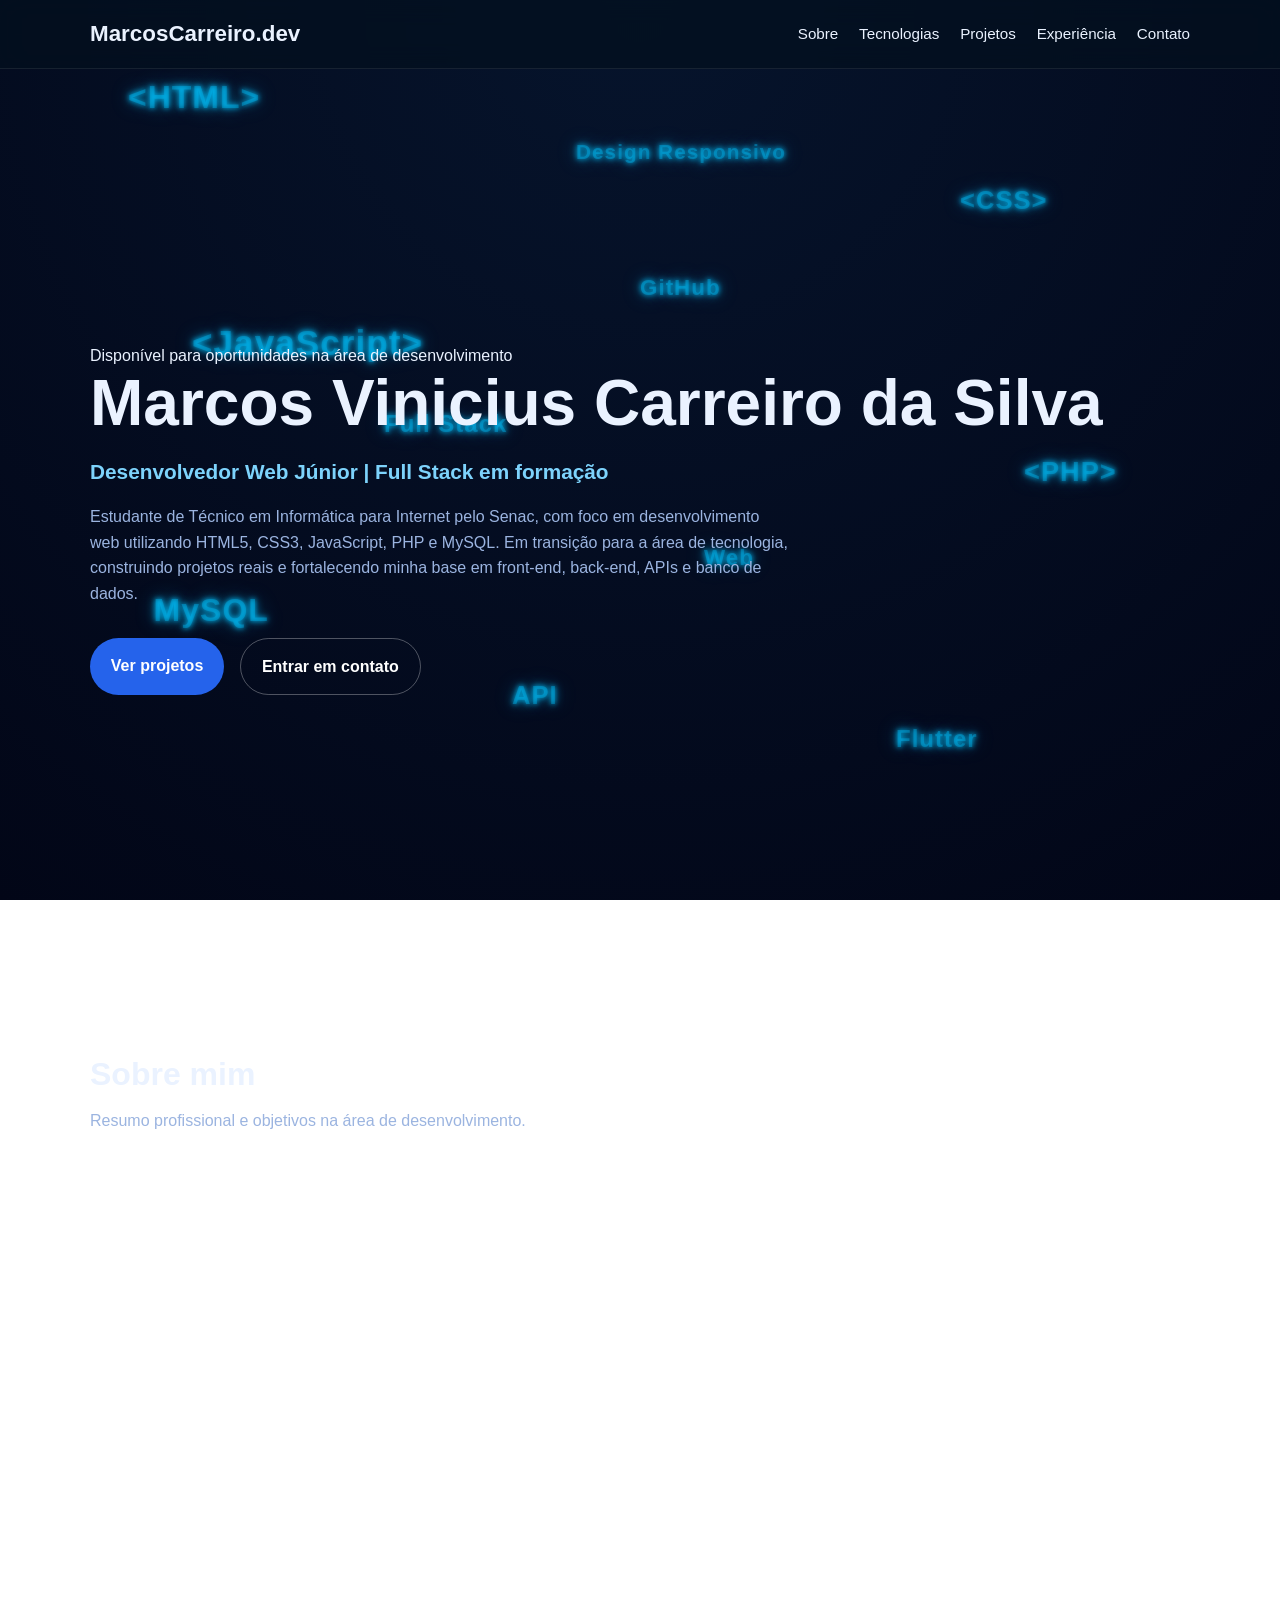
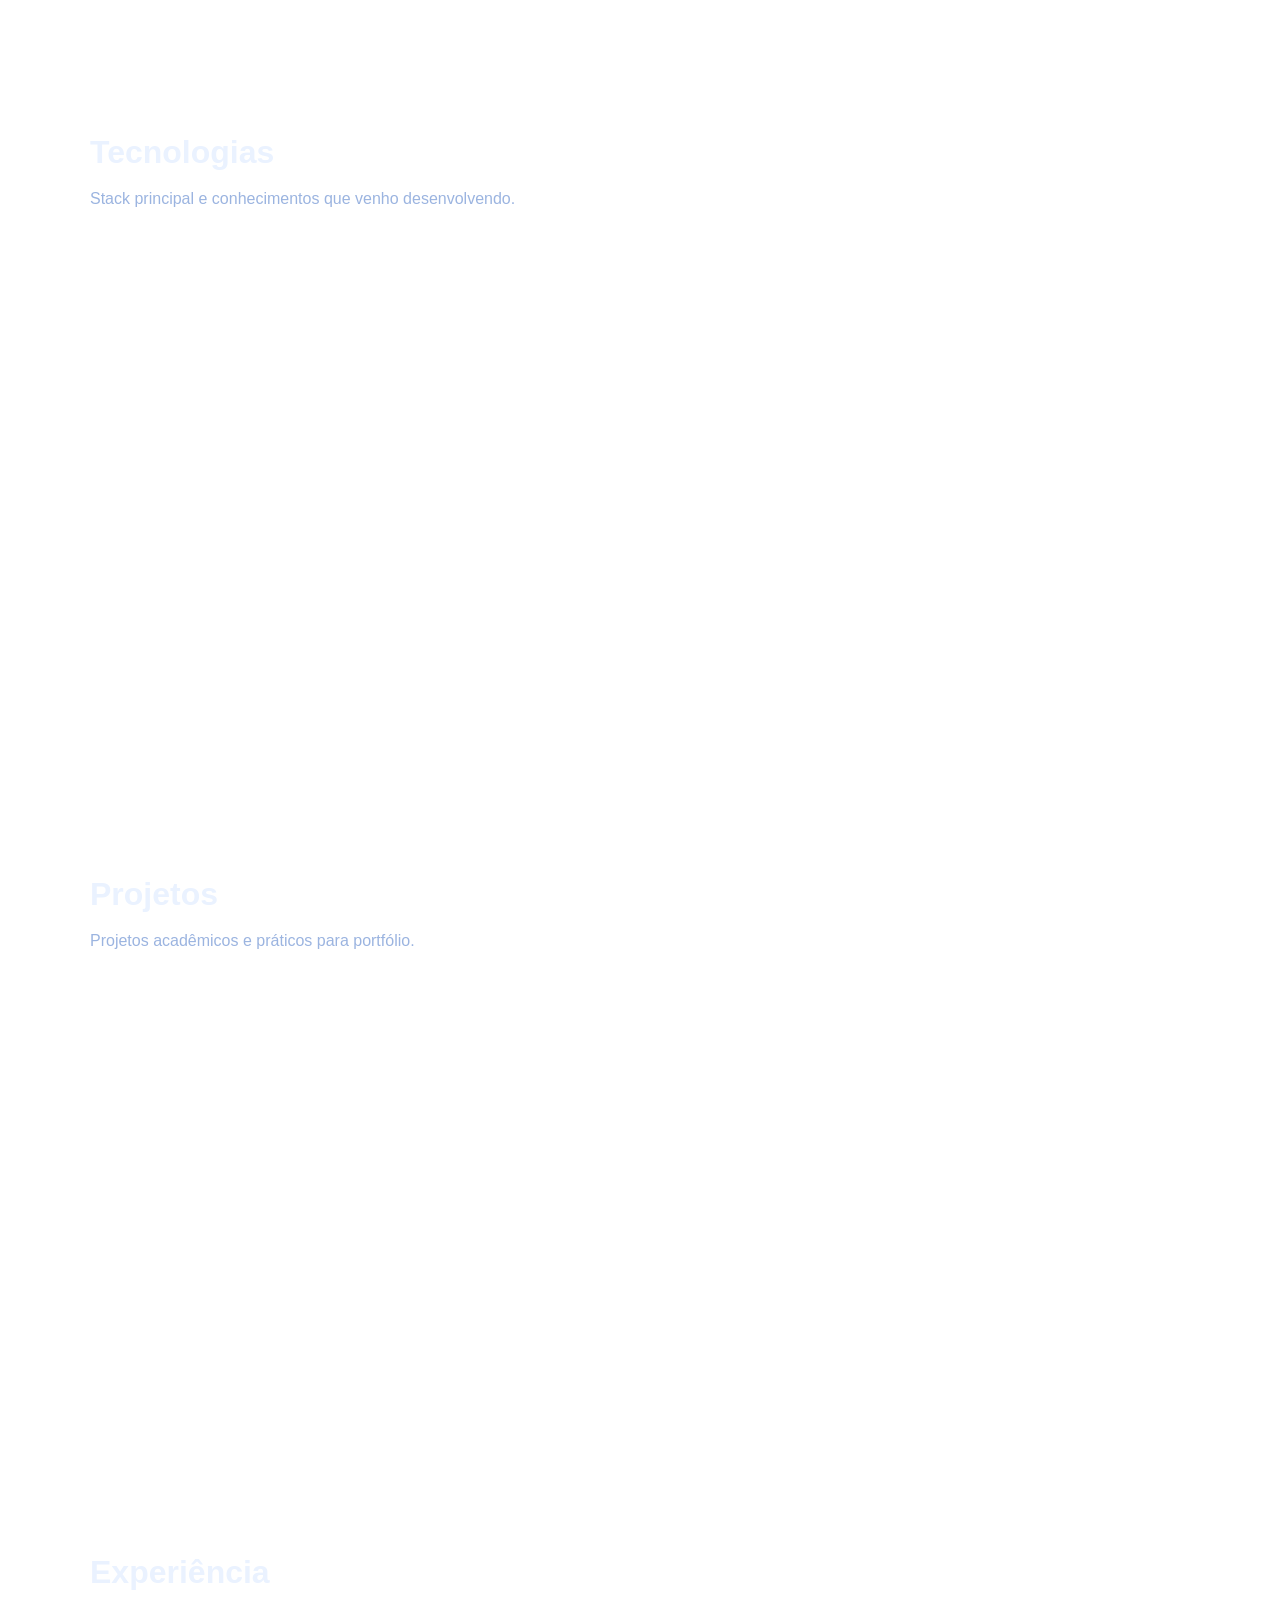
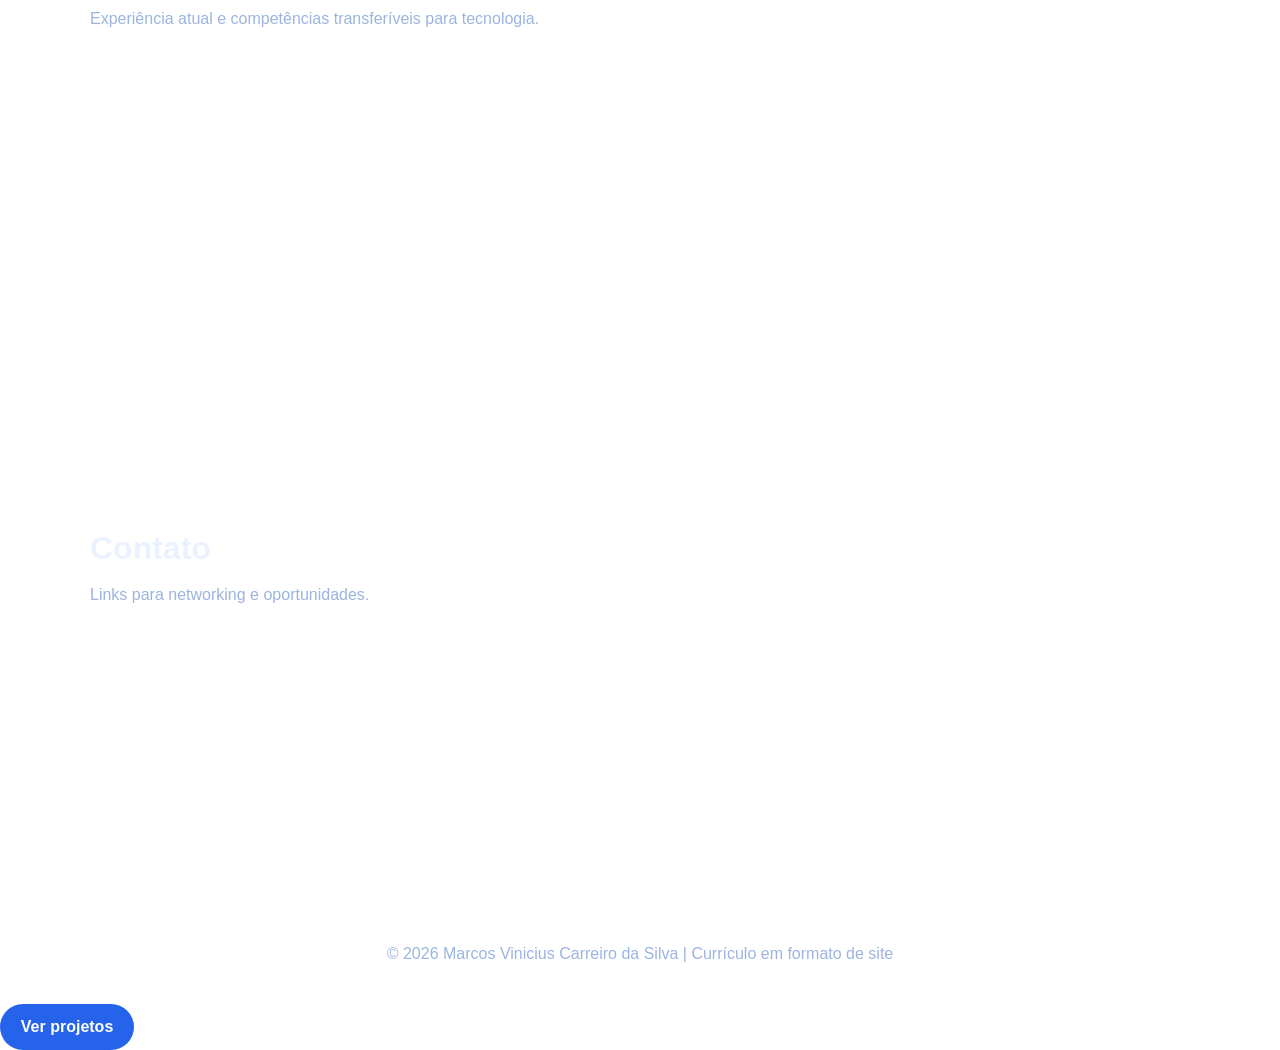
==== index.html @ 75c3a498 "Alterando curriculo.html para index.html" ====
<!DOCTYPE html>
<!-- Define que o documento usa HTML5 -->
<html lang="pt-BR">
<head>
  <meta charset="UTF-8">
  <!-- Permite acentos e caracteres especiais -->

  <meta name="viewport" content="width=device-width, initial-scale=1.0">
  <!-- Faz o site se adaptar ao celular -->

  <title>Marcos Carreiro | Desenvolvedor Web Júnior</title>

  <!-- Conecta o arquivo CSS externo -->
  <link rel="stylesheet" href="assets/style.css">
</head>
<body>

  <!-- =========================================================
       FUNDO COM TECNOLOGIAS FLUTUANDO
       Essas divs ficam atrás do conteúdo, só como efeito visual
       ========================================================= -->
  <div class="background-tech" aria-hidden="true">
    <span>&lt;HTML&gt;</span>
    <span>&lt;CSS&gt;</span>
    <span>&lt;JavaScript&gt;</span>
    <span>&lt;PHP&gt;</span>
    <span>MySQL</span>
    <span>Flutter</span>
    <span>GitHub</span>
    <span>API</span>
    <span>Design Responsivo</span>
    <span>Web</span>
    <span>Full Stack</span>
  </div>

  <!-- =========================================================
       CABEÇALHO / MENU
       ========================================================= -->
  <header class="header">
    <div class="container nav">
      <h1 class="logo">MarcosCarreiro.dev</h1>

      <nav>
        <ul class="menu">
          <li><a href="#sobre">Sobre</a></li>
          <li><a href="#tecnologias">Tecnologias</a></li>
          <li><a href="#projetos">Projetos</a></li>
          <li><a href="#experiencia">Experiência</a></li>
          <li><a href="#contato">Contato</a></li>
        </ul>
      </nav>
    </div>
  </header>

  <!-- =========================================================
       HERO / APRESENTAÇÃO INICIAL
       ========================================================= -->
  <section class="hero">
    <div class="container hero-content">

      <p class="tag-top">Disponível para oportunidades na área de desenvolvimento</p>

      <h2 class="hero-title">Marcos Vinicius Carreiro da Silva</h2>

      <p class="hero-subtitle">
        Desenvolvedor Web Júnior | Full Stack em formação
      </p>

      <p class="hero-text">
        Estudante de Técnico em Informática para Internet pelo Senac, com foco em
        desenvolvimento web utilizando HTML5, CSS3, JavaScript, PHP e MySQL.
        Em transição para a área de tecnologia, construindo projetos reais e fortalecendo
        minha base em front-end, back-end, APIs e banco de dados.
      </p>

      <div class="hero-buttons">
        <a href="#projetos" class="btn btn-primary">Ver projetos</a>
        <a href="#contato" class="btn btn-secondary">Entrar em contato</a>
      </div>
    </div>
  </section>

  <!-- =========================================================
       SOBRE
       ========================================================= -->
  <section id="sobre" class="section">
    <div class="container">
      <div class="section-title">
        <h2>Sobre mim</h2>
        <p>Resumo profissional e objetivos na área de desenvolvimento.</p>
      </div>

      <div class="cards-grid">
        <article class="card">
          <h3>Resumo profissional</h3>
          <p>
            Profissional em transição para a área de desenvolvimento web, com formação técnica
            em andamento pelo Senac. Tenho conhecimentos em HTML5, CSS3, JavaScript, PHP,
            MySQL, Flutter, Git e GitHub, além de experiência acadêmica no desenvolvimento
            de aplicações web e integração com banco de dados.
          </p>
        </article>

        <article class="card">
          <h3>Objetivo</h3>
          <p>
            Busco minha primeira oportunidade como Desenvolvedor Web Júnior / Full Stack Júnior,
            para aplicar meus conhecimentos em projetos reais, evoluir tecnicamente e construir
            soluções úteis, funcionais e bem estruturadas.
          </p>
        </article>

        <article class="card">
          <h3>Formação atual</h3>
          <p>
            <strong>Técnico em Informática para Internet — Senac</strong><br>
            Início: março de 2025<br>
            Conclusão prevista: julho de 2026
          </p>
        </article>

        <article class="card">
          <h3>Diferenciais</h3>
          <p>
            Perfil comunicativo, analítico e orientado à resolução de problemas. Minha experiência
            com atendimento ao cliente fortaleceu minha visão sobre usabilidade, clareza,
            suporte e experiência do usuário.
          </p>
        </article>
      </div>
    </div>
  </section>

  <!-- =========================================================
       TECNOLOGIAS
       ========================================================= -->
  <section id="tecnologias" class="section">
    <div class="container">
      <div class="section-title">
        <h2>Tecnologias</h2>
        <p>Stack principal e conhecimentos que venho desenvolvendo.</p>
      </div>

      <div class="cards-grid">
        <article class="card">
          <h3>Front-end</h3>
          <ul class="list">
            <li>HTML5</li>
            <li>CSS3</li>
            <li>JavaScript</li>
            <li>Responsive Design</li>
          </ul>
        </article>

        <article class="card">
          <h3>Back-end</h3>
          <ul class="list">
            <li>PHP</li>
            <li>REST APIs</li>
            <li>CRUD</li>
            <li>Integração com banco de dados</li>
          </ul>
        </article>

        <article class="card">
          <h3>Banco de Dados</h3>
          <ul class="list">
            <li>MySQL</li>
            <li>SQL</li>
            <li>Modelagem de dados</li>
            <li>Operações de consulta e manipulação</li>
          </ul>
        </article>

        <article class="card">
          <h3>Ferramentas</h3>
          <ul class="list">
            <li>Git</li>
            <li>GitHub</li>
            <li>Flutter</li>
            <li>Organização de projetos</li>
          </ul>
        </article>
      </div>
    </div>
  </section>

  <!-- =========================================================
       PROJETOS
       ========================================================= -->
  <section id="projetos" class="section">
    <div class="container">
      <div class="section-title">
        <h2>Projetos</h2>
        <p>Projetos acadêmicos e práticos para portfólio.</p>
      </div>

      <div class="cards-grid">
        <article class="card project-card">
          <h3>Projeto Integrador — ECOAR USP</h3>
          <p>
            Desenvolvimento de aplicação web com HTML, CSS, JavaScript, PHP e MySQL, voltada
            ao projeto ECOAR da USP, com foco em estruturação de conteúdo, banco de dados e
            funcionalidades web.
          </p>
          <a href="#" class="project-link">Adicionar link do projeto</a>
        </article>

        <article class="card project-card">
          <h3>Sistema para Frutaria</h3>
          <p>
            Projeto de sistema web com cardápio, carrinho, cadastro de produtos e organização
            de estrutura visual e funcional, utilizado como prática de front-end e lógica de aplicação.
          </p>
          <a href="#" class="project-link">Adicionar link do GitHub</a>
        </article>

        <article class="card project-card">
          <h3>API / CRUD em PHP</h3>
          <p>
            Estrutura de back-end com PHP e MySQL para cadastro, listagem, edição e exclusão
            lógica de registros, com foco em prática de API, banco de dados e organização de código.
          </p>
          <a href="#" class="project-link">Adicionar link do GitHub</a>
        </article>
      </div>
    </div>
  </section>

  <!-- =========================================================
       EXPERIÊNCIA
       ========================================================= -->
  <section id="experiencia" class="section">
    <div class="container">
      <div class="section-title">
        <h2>Experiência</h2>
        <p>Experiência atual e competências transferíveis para tecnologia.</p>
      </div>

      <div class="cards-grid">
        <article class="card">
          <h3>Analista de Mídias Sociais Jr.</h3>
          <p class="date">Abr/2025 – Atual</p>
          <ul class="list">
            <li>Atendimento ao cliente via chat com foco em solução de problemas</li>
            <li>Suporte técnico relacionado a acesso, conectividade e uso da plataforma</li>
            <li>Mediação de feedbacks e apoio à experiência do usuário</li>
            <li>Comunicação clara, empatia e análise de situações de uso</li>
          </ul>
        </article>

        <article class="card">
          <h3>Competências desenvolvidas</h3>
          <ul class="list">
            <li>Resolução de problemas</li>
            <li>Comunicação com usuários</li>
            <li>Organização e foco em entregas</li>
            <li>Visão prática de usabilidade e experiência do usuário</li>
          </ul>
        </article>
      </div>
    </div>
  </section>

  <!-- =========================================================
       CONTATO
       ========================================================= -->
  <section id="contato" class="section">
    <div class="container">
      <div class="section-title">
        <h2>Contato</h2>
        <p>Links para networking e oportunidades.</p>
      </div>

      <div class="cards-grid">
        <article class="card">
          <h3>Informações</h3>
          <ul class="list">
            <li><strong>E-mail:</strong> marcosviniciusc.silva@yahoo.com.br</li>
            <li><strong>Telefone:</strong> (11) 92012-8165</li>
            <li><strong>Localização:</strong> São Paulo - SP</li>
          </ul>
        </article>

        <article class="card">
          <h3>Links</h3>
          <ul class="list">
            <li><a href="https://www.linkedin.com/in/marcos-carreiro-4abb295b" target="_blank">LinkedIn</a></li>
            <li><a href="https://github.com/marcoscarreiro" target="_blank">GitHub</a></li>
            <li><a href="https://wa.me/5511920128165" target="_blank">WhatsApp</a></li>
          </ul>
        </article>
      </div>
    </div>
  </section>

  <!-- =========================================================
       RODAPÉ
       ========================================================= -->
  <footer class="footer">
    <div class="container">
      <p>© 2026 Marcos Vinicius Carreiro da Silva | Currículo em formato de site</p>
    </div>
  </footer>

</body>
</html>
          <a class="btn btn-primary" href="#projetos">Ver projetos</a>

        </div>

      </div>

    </div>

  </header>


  <!-- =============================
       JAVASCRIPT
       ============================= -->

  <script src="assets/script.js"></script>

   
</body>
</html>
---- assets/style.css ----
/* ======================================================
RESET CSS
Remove margens padrão do navegador
====================================================== */

*{
  margin:0;
  padding:0;
  box-sizing:border-box;
}


/* ======================================================
VARIÁVEIS DE COR
Facilita trocar cores do site inteiro
====================================================== */

:root{

  --azul-escuro:#020617;
  --azul-profundo:#04101f;
  --azul-medio:#0b2c5f;
  --azul-neon:#00c3ff;

  --texto:#eaf2ff;
  --texto-suave:#9bb4e0;

  --card:rgba(255,255,255,0.06);
  --borda:rgba(255,255,255,0.15);

  --sombra:0 10px 30px rgba(0,0,0,0.25);

}


/* ======================================================
HTML
Scroll suave ao clicar no menu
====================================================== */

html{
  scroll-behavior:smooth;
}


/* ======================================================
BODY
Fundo principal do site
====================================================== */

body{

  font-family: Arial, Helvetica, sans-serif;

  /* Fundo com dois efeitos */

  background:
  radial-gradient(circle at top,#06142c,#020617),
  linear-gradient(180deg,#020617 0%,#04101f 50%,#020617 100%);

  background-attachment: fixed;
  /* cria efeito parallax */

  color:var(--texto);

  line-height:1.6;

  position:relative;

  overflow-x:hidden;

}


/* ======================================================
CONTAINER
Centraliza conteúdo
====================================================== */

.container{

  width:min(1100px,calc(100% - 2rem));

  margin:0 auto;

}


/* ======================================================
BACKGROUND TECNOLOGIAS
Palavras flutuando no fundo
====================================================== */

.background-tech{

  position:fixed;

  inset:0;

  z-index:-1;

  overflow:hidden;

  pointer-events:none;

}


/* ======================================================
TECNOLOGIAS FLUTUANTES
====================================================== */

.background-tech span{

  position:absolute;

  display:inline-block;

  font-weight:bold;

  letter-spacing:1px;

  color:rgba(0,195,255,0.35);

  /* efeito neon */

  text-shadow:
  0 0 5px rgba(0,195,255,0.8),
  0 0 10px rgba(0,195,255,0.6),
  0 0 20px rgba(0,195,255,0.4);

  white-space:nowrap;

  animation:flutuar 18s linear infinite;

}


/* ======================================================
POSIÇÃO DAS PALAVRAS
====================================================== */

.background-tech span:nth-child(1){top:8%;left:10%;font-size:2rem;}
.background-tech span:nth-child(2){top:20%;left:75%;font-size:1.6rem;}
.background-tech span:nth-child(3){top:35%;left:15%;font-size:2.2rem;}
.background-tech span:nth-child(4){top:50%;left:80%;font-size:1.7rem;}
.background-tech span:nth-child(5){top:65%;left:12%;font-size:2rem;}
.background-tech span:nth-child(6){top:80%;left:70%;font-size:1.5rem;}
.background-tech span:nth-child(7){top:30%;left:50%;font-size:1.4rem;}
.background-tech span:nth-child(8){top:75%;left:40%;font-size:1.6rem;}
.background-tech span:nth-child(9){top:15%;left:45%;font-size:1.3rem;}
.background-tech span:nth-child(10){top:60%;left:55%;font-size:1.4rem;}
.background-tech span:nth-child(11){top:45%;left:30%;font-size:1.5rem;}
.background-tech span:nth-child(12){top:90%;left:20%;font-size:1.3rem;}


/* ======================================================
ANIMAÇÃO FLUTUANTE
====================================================== */

@keyframes flutuar{

  0%{
    transform:translateY(0px) rotate(0deg);
  }

  50%{
    transform:translateY(-25px) rotate(2deg);
  }

  100%{
    transform:translateY(0px) rotate(0deg);
  }

}


/* ======================================================
LINKS
====================================================== */

a{

  color:#7dd3fc;

  text-decoration:none;

  transition:0.3s;

}

a:hover{

  color:white;

}


/* ======================================================
HEADER / NAVBAR
====================================================== */

.header{

  position:sticky;

  top:0;

  z-index:100;

  background:rgba(4,16,31,0.7);

  backdrop-filter:blur(12px);

  border-bottom:1px solid rgba(255,255,255,0.08);

}


.nav{

  display:flex;

  justify-content:space-between;

  align-items:center;

  padding:1rem 0;

}


.logo{

  font-size:1.4rem;

  font-weight:bold;

}


.menu{

  list-style:none;

  display:flex;

  gap:1.3rem;

}


.menu a{

  color:var(--texto);

  font-size:0.95rem;

}


/* ======================================================
HERO
====================================================== */

.hero{

  min-height:100vh;

  display:flex;

  align-items:center;

  padding:4rem 0;

}


.hero-title{

  font-size:clamp(2.5rem,5vw,4rem);

  line-height:1.1;

  margin-bottom:1rem;

}


.hero-subtitle{

  font-size:1.3rem;

  color:#7dd3fc;

  margin-bottom:1rem;

  font-weight:bold;

}


.hero-text{

  color:var(--texto-suave);

  max-width:700px;

  margin-bottom:2rem;

}


.hero-buttons{

  display:flex;

  gap:1rem;

  flex-wrap:wrap;

}


/* ======================================================
BOTÕES
====================================================== */

.btn{

  padding:0.9rem 1.3rem;

  border-radius:999px;

  font-weight:bold;

  transition:0.3s;

}


.btn-primary{

  background:#2563eb;

  color:white;

}

.btn-primary:hover{

  transform:translateY(-3px);

  box-shadow:var(--sombra);

}


.btn-secondary{

  border:1px solid rgba(255,255,255,0.3);

  color:white;

}

.btn-secondary:hover{

  background:rgba(255,255,255,0.08);

}


/* ======================================================
SEÇÕES
====================================================== */

.section{

  padding:5rem 0;

}


.section-title{

  margin-bottom:2rem;

}


.section-title h2{

  font-size:2rem;

  margin-bottom:0.5rem;

}


.section-title p{

  color:var(--texto-suave);

}


/* ======================================================
GRID DE CARDS
====================================================== */

.cards-grid{

  display:grid;

  grid-template-columns:repeat(2,1fr);

  gap:1.3rem;

}


/* ======================================================
CARD
====================================================== */

.card{

  background:var(--card);

  border:1px solid var(--borda);

  border-radius:18px;

  padding:1.4rem;

  backdrop-filter:blur(10px);

  box-shadow:var(--sombra);

  transition:0.3s;

}


/* hover do card */

.card:hover{

  transform:translateY(-6px);

  border-color:rgba(0,195,255,0.4);

}


.card h3{

  margin-bottom:0.7rem;

  color:#7dd3fc;

}


.card p{

  color:var(--texto-suave);

}


.list{

  padding-left:1.2rem;

}


.list li{

  margin-bottom:0.5rem;

  color:var(--texto-suave);

}


/* ======================================================
FOOTER
====================================================== */

.footer{

  padding:2rem 0 3rem;

  text-align:center;

  color:var(--texto-suave);

}


/* ======================================================
RESPONSIVIDADE
====================================================== */

@media(max-width:768px){

  .nav{
    flex-direction:column;
    gap:1rem;
  }

  .menu{
    flex-wrap:wrap;
    justify-content:center;
  }

  .cards-grid{
    grid-template-columns:1fr;
  }

}
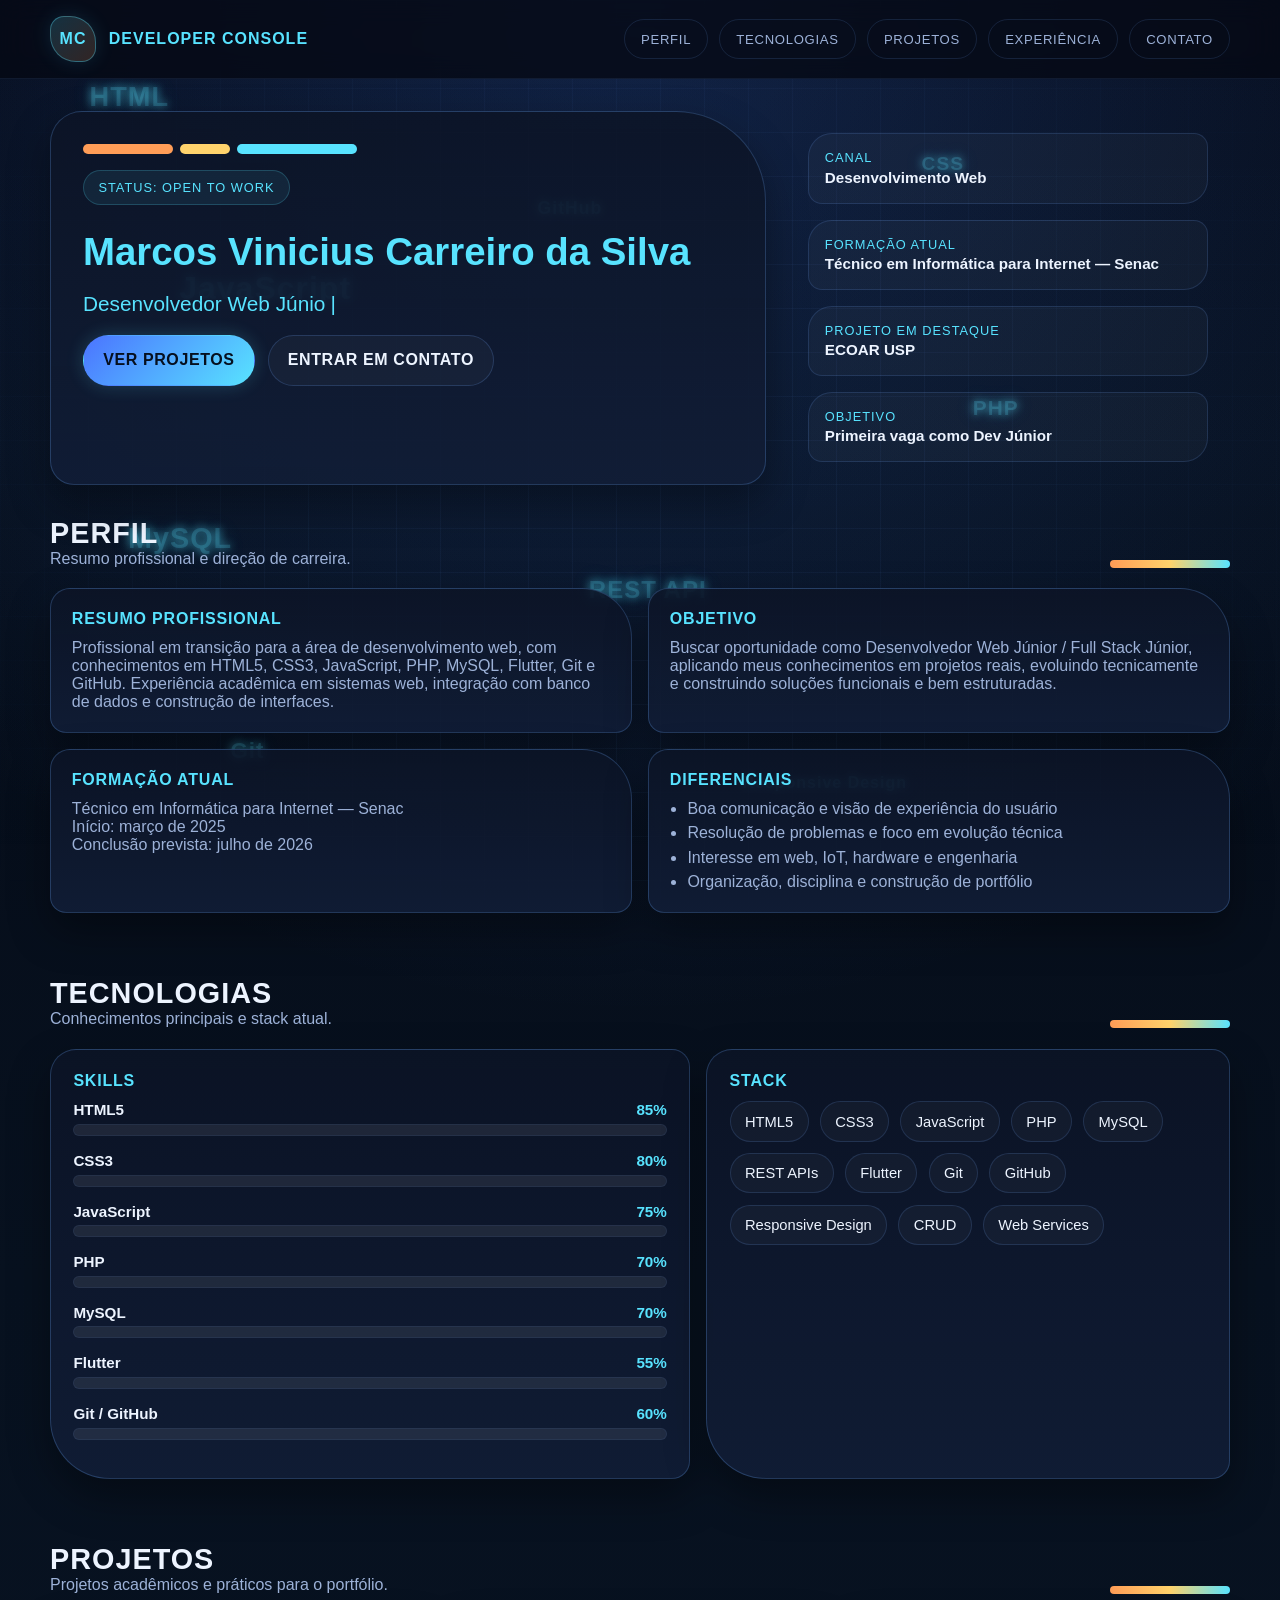
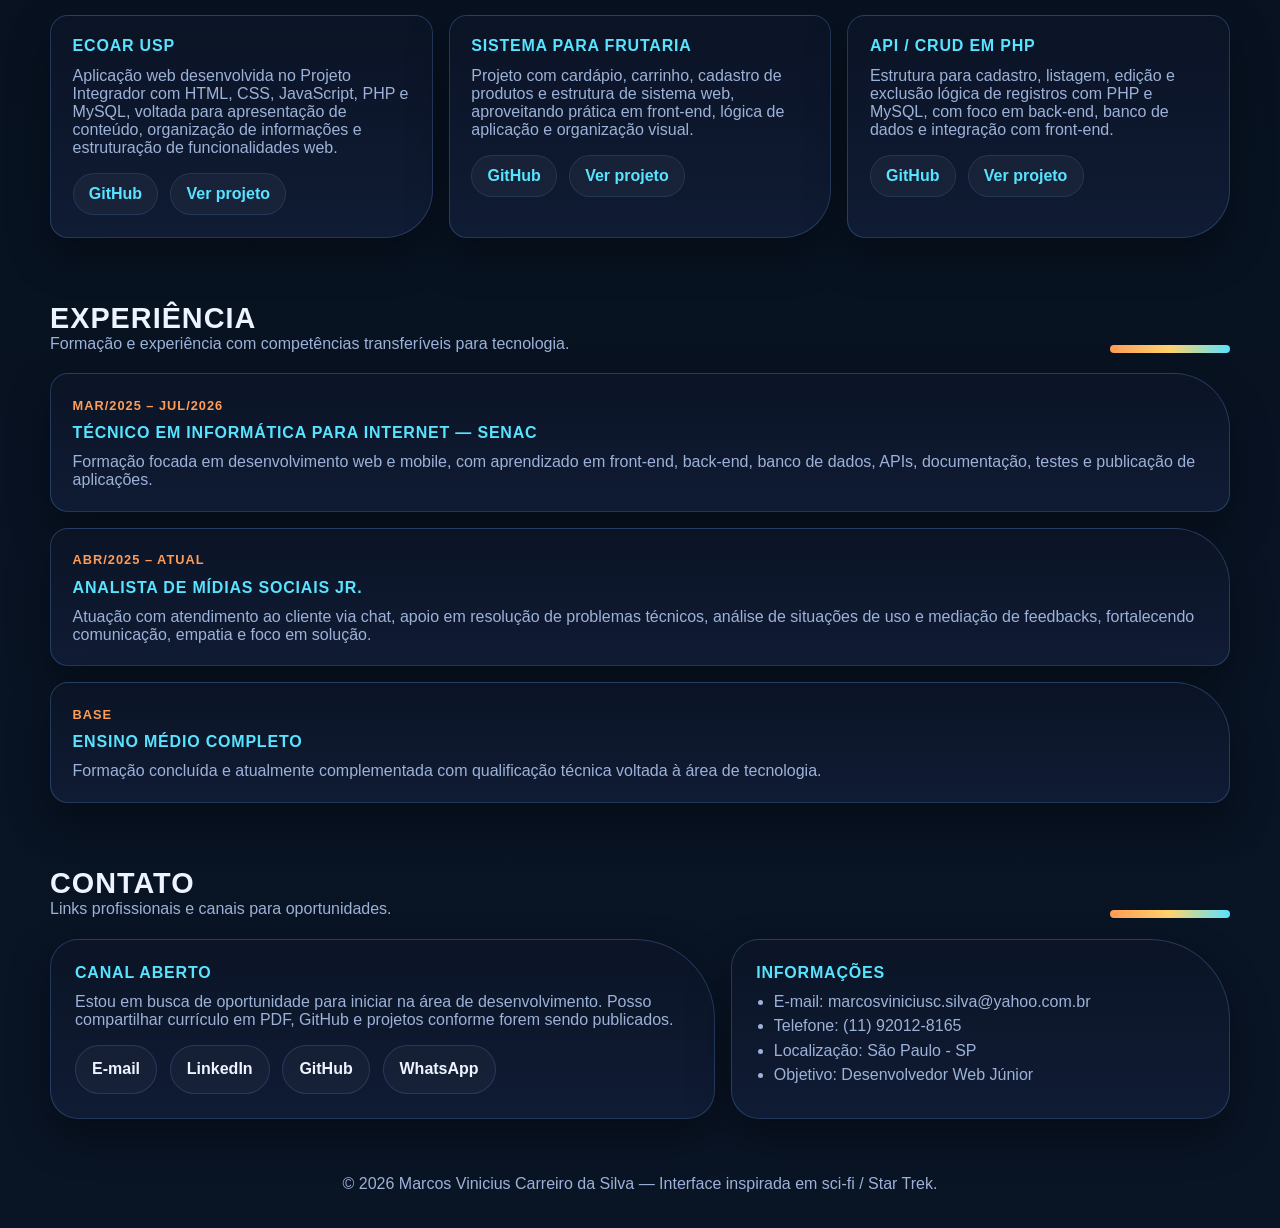
==== commit d4c8e300: "Novo Layout" ====
--- a/index.html
+++ b/index.html
@@ -1,327 +1,346 @@
 <!DOCTYPE html>
-<!-- Define que o documento usa HTML5 -->
 <html lang="pt-BR">
 <head>
-  <meta charset="UTF-8">
-  <!-- Permite acentos e caracteres especiais -->
-
-  <meta name="viewport" content="width=device-width, initial-scale=1.0">
-  <!-- Faz o site se adaptar ao celular -->
-
-  <title>Marcos Carreiro | Desenvolvedor Web Júnior</title>
-
-  <!-- Conecta o arquivo CSS externo -->
-  <link rel="stylesheet" href="assets/style.css">
+  <meta charset="UTF-8" />
+  <meta name="viewport" content="width=device-width, initial-scale=1.0" />
+  <title>Marcos Carreiro | Developer Console</title>
+  <link rel="stylesheet" href="assets/style.css" />
 </head>
 <body>
-
-  <!-- =========================================================
-       FUNDO COM TECNOLOGIAS FLUTUANDO
-       Essas divs ficam atrás do conteúdo, só como efeito visual
-       ========================================================= -->
-  <div class="background-tech" aria-hidden="true">
-    <span>&lt;HTML&gt;</span>
-    <span>&lt;CSS&gt;</span>
-    <span>&lt;JavaScript&gt;</span>
-    <span>&lt;PHP&gt;</span>
+  <!-- FUNDO -->
+  <div class="space-grid" aria-hidden="true"></div>
+  <div class="scanline" aria-hidden="true"></div>
+  <div class="floating-tech" aria-hidden="true">
+    <span>HTML</span>
+    <span>CSS</span>
+    <span>JavaScript</span>
+    <span>PHP</span>
     <span>MySQL</span>
     <span>Flutter</span>
+    <span>Git</span>
     <span>GitHub</span>
-    <span>API</span>
-    <span>Design Responsivo</span>
-    <span>Web</span>
-    <span>Full Stack</span>
+    <span>REST API</span>
+    <span>Responsive Design</span>
   </div>
 
-  <!-- =========================================================
-       CABEÇALHO / MENU
-       ========================================================= -->
-  <header class="header">
-    <div class="container nav">
-      <h1 class="logo">MarcosCarreiro.dev</h1>
-
-      <nav>
-        <ul class="menu">
-          <li><a href="#sobre">Sobre</a></li>
-          <li><a href="#tecnologias">Tecnologias</a></li>
-          <li><a href="#projetos">Projetos</a></li>
-          <li><a href="#experiencia">Experiência</a></li>
-          <li><a href="#contato">Contato</a></li>
-        </ul>
-      </nav>
+  <!-- TOPO -->
+  <header class="topbar">
+    <div class="container topbar-inner">
+      <a href="#inicio" class="brand">
+        <span class="brand-badge">MC</span>
+        <span>Developer Console</span>
+      </a>
+
+      <ul class="menu">
+        <li><a href="#sobre">Perfil</a></li>
+        <li><a href="#tecnologias">Tecnologias</a></li>
+        <li><a href="#projetos">Projetos</a></li>
+        <li><a href="#experiencia">Experiência</a></li>
+        <li><a href="#contato">Contato</a></li>
+      </ul>
     </div>
   </header>
 
-  <!-- =========================================================
-       HERO / APRESENTAÇÃO INICIAL
-       ========================================================= -->
-  <section class="hero">
-    <div class="container hero-content">
-
-      <p class="tag-top">Disponível para oportunidades na área de desenvolvimento</p>
-
-      <h2 class="hero-title">Marcos Vinicius Carreiro da Silva</h2>
-
-      <p class="hero-subtitle">
-        Desenvolvedor Web Júnior | Full Stack em formação
-      </p>
-
-      <p class="hero-text">
-        Estudante de Técnico em Informática para Internet pelo Senac, com foco em
-        desenvolvimento web utilizando HTML5, CSS3, JavaScript, PHP e MySQL.
-        Em transição para a área de tecnologia, construindo projetos reais e fortalecendo
-        minha base em front-end, back-end, APIs e banco de dados.
-      </p>
-
-      <div class="hero-buttons">
-        <a href="#projetos" class="btn btn-primary">Ver projetos</a>
-        <a href="#contato" class="btn btn-secondary">Entrar em contato</a>
-      </div>
-    </div>
-  </section>
-
-  <!-- =========================================================
-       SOBRE
-       ========================================================= -->
-  <section id="sobre" class="section">
-    <div class="container">
-      <div class="section-title">
-        <h2>Sobre mim</h2>
-        <p>Resumo profissional e objetivos na área de desenvolvimento.</p>
-      </div>
-
-      <div class="cards-grid">
-        <article class="card">
-          <h3>Resumo profissional</h3>
-          <p>
-            Profissional em transição para a área de desenvolvimento web, com formação técnica
-            em andamento pelo Senac. Tenho conhecimentos em HTML5, CSS3, JavaScript, PHP,
-            MySQL, Flutter, Git e GitHub, além de experiência acadêmica no desenvolvimento
-            de aplicações web e integração com banco de dados.
-          </p>
-        </article>
-
-        <article class="card">
+  <!-- HERO -->
+  <section class="hero" id="inicio">
+    <div class="container hero-shell">
+      <div class="console">
+        <div class="console-lines">
+          <span class="line-orange"></span>
+          <span class="line-yellow"></span>
+          <span class="line-cyan"></span>
+        </div>
+
+        <div class="status">Status: Open to Work</div>
+        <div id="digitando-terminal"></div>
+        <div class="hero-actions">
+          <a href="#projetos" class="btn btn-primary">Ver Projetos</a>
+          <a href="#contato" class="btn btn-secondary">Entrar em Contato</a>
+        </div>
+      </div>
+
+      <aside class="console-side">
+        <div class="mini-panel">
+          <span>Canal</span>
+          <strong>Desenvolvimento Web</strong>
+        </div>
+        <div class="mini-panel">
+          <span>Formação Atual</span>
+          <strong>Técnico em Informática para Internet — Senac</strong>
+        </div>
+        <div class="mini-panel">
+          <span>Projeto em Destaque</span>
+          <strong>ECOAR USP</strong>
+        </div>
+        <div class="mini-panel">
+          <span>Objetivo</span>
+          <strong>Primeira vaga como Dev Júnior</strong>
+        </div>
+      </aside>
+    </div>
+  </section>
+
+  <!-- SOBRE -->
+  <section id="sobre">
+    <div class="container">
+      <div class="section-head">
+        <div>
+          <h2>Perfil</h2>
+          <p>Resumo profissional e direção de carreira.</p>
+        </div>
+        <div class="decor-line"></div>
+      </div>
+
+      <div class="panel-grid">
+        <article class="panel">
+          <h3>Resumo Profissional</h3>
+          <p>
+            Profissional em transição para a área de desenvolvimento web, com conhecimentos em HTML5, CSS3,
+            JavaScript, PHP, MySQL, Flutter, Git e GitHub. Experiência acadêmica em sistemas web, integração com
+            banco de dados e construção de interfaces.
+          </p>
+        </article>
+
+        <article class="panel">
           <h3>Objetivo</h3>
           <p>
-            Busco minha primeira oportunidade como Desenvolvedor Web Júnior / Full Stack Júnior,
-            para aplicar meus conhecimentos em projetos reais, evoluir tecnicamente e construir
-            soluções úteis, funcionais e bem estruturadas.
-          </p>
-        </article>
-
-        <article class="card">
-          <h3>Formação atual</h3>
-          <p>
-            <strong>Técnico em Informática para Internet — Senac</strong><br>
+            Buscar oportunidade como Desenvolvedor Web Júnior / Full Stack Júnior, aplicando meus conhecimentos
+            em projetos reais, evoluindo tecnicamente e construindo soluções funcionais e bem estruturadas.
+          </p>
+        </article>
+
+        <article class="panel">
+          <h3>Formação Atual</h3>
+          <p>
+            Técnico em Informática para Internet — Senac<br>
             Início: março de 2025<br>
             Conclusão prevista: julho de 2026
           </p>
         </article>
 
-        <article class="card">
+        <article class="panel">
           <h3>Diferenciais</h3>
-          <p>
-            Perfil comunicativo, analítico e orientado à resolução de problemas. Minha experiência
-            com atendimento ao cliente fortaleceu minha visão sobre usabilidade, clareza,
-            suporte e experiência do usuário.
-          </p>
-        </article>
-      </div>
-    </div>
-  </section>
-
-  <!-- =========================================================
-       TECNOLOGIAS
-       ========================================================= -->
-  <section id="tecnologias" class="section">
-    <div class="container">
-      <div class="section-title">
-        <h2>Tecnologias</h2>
-        <p>Stack principal e conhecimentos que venho desenvolvendo.</p>
-      </div>
-
-      <div class="cards-grid">
-        <article class="card">
-          <h3>Front-end</h3>
-          <ul class="list">
-            <li>HTML5</li>
-            <li>CSS3</li>
-            <li>JavaScript</li>
-            <li>Responsive Design</li>
+          <ul>
+            <li>Boa comunicação e visão de experiência do usuário</li>
+            <li>Resolução de problemas e foco em evolução técnica</li>
+            <li>Interesse em web, IoT, hardware e engenharia</li>
+            <li>Organização, disciplina e construção de portfólio</li>
           </ul>
         </article>
-
-        <article class="card">
-          <h3>Back-end</h3>
-          <ul class="list">
-            <li>PHP</li>
-            <li>REST APIs</li>
-            <li>CRUD</li>
-            <li>Integração com banco de dados</li>
+      </div>
+    </div>
+  </section>
+
+  <!-- TECNOLOGIAS -->
+  <section id="tecnologias">
+    <div class="container">
+      <div class="section-head">
+        <div>
+          <h2>Tecnologias</h2>
+          <p>Conhecimentos principais e stack atual.</p>
+        </div>
+        <div class="decor-line"></div>
+      </div>
+
+      <div class="skills-grid">
+        <div class="skill-card">
+          <h3>Skills</h3>
+
+          <div class="skill">
+            <div class="skill-top"><span>HTML5</span><span>85%</span></div>
+            <div class="bar"><div class="fill" data-width="85%"></div></div>
+          </div>
+
+          <div class="skill">
+            <div class="skill-top"><span>CSS3</span><span>80%</span></div>
+            <div class="bar"><div class="fill" data-width="80%"></div></div>
+          </div>
+
+          <div class="skill">
+            <div class="skill-top"><span>JavaScript</span><span>75%</span></div>
+            <div class="bar"><div class="fill" data-width="75%"></div></div>
+          </div>
+
+          <div class="skill">
+            <div class="skill-top"><span>PHP</span><span>70%</span></div>
+            <div class="bar"><div class="fill" data-width="70%"></div></div>
+          </div>
+
+          <div class="skill">
+            <div class="skill-top"><span>MySQL</span><span>70%</span></div>
+            <div class="bar"><div class="fill" data-width="70%"></div></div>
+          </div>
+
+          <div class="skill">
+            <div class="skill-top"><span>Flutter</span><span>55%</span></div>
+            <div class="bar"><div class="fill" data-width="55%"></div></div>
+          </div>
+
+          <div class="skill">
+            <div class="skill-top"><span>Git / GitHub</span><span>60%</span></div>
+            <div class="bar"><div class="fill" data-width="60%"></div></div>
+          </div>
+        </div>
+
+        <div class="skill-card">
+          <h3>Stack</h3>
+          <div class="tag-wrap">
+            <span class="tag">HTML5</span>
+            <span class="tag">CSS3</span>
+            <span class="tag">JavaScript</span>
+            <span class="tag">PHP</span>
+            <span class="tag">MySQL</span>
+            <span class="tag">REST APIs</span>
+            <span class="tag">Flutter</span>
+            <span class="tag">Git</span>
+            <span class="tag">GitHub</span>
+            <span class="tag">Responsive Design</span>
+            <span class="tag">CRUD</span>
+            <span class="tag">Web Services</span>
+          </div>
+        </div>
+      </div>
+    </div>
+  </section>
+
+  <!-- PROJETOS -->
+  <section id="projetos">
+    <div class="container">
+      <div class="section-head">
+        <div>
+          <h2>Projetos</h2>
+          <p>Projetos acadêmicos e práticos para o portfólio.</p>
+        </div>
+        <div class="decor-line"></div>
+      </div>
+
+      <div class="projects-grid">
+        <article class="project">
+          <h3>ECOAR USP</h3>
+          <p>
+            Aplicação web desenvolvida no Projeto Integrador com HTML, CSS, JavaScript, PHP e MySQL, voltada para
+            apresentação de conteúdo, organização de informações e estruturação de funcionalidades web.
+          </p>
+          <div class="project-links">
+            <a href="#">GitHub</a>
+            <a href="#">Ver projeto</a>
+          </div>
+        </article>
+
+        <article class="project">
+          <h3>Sistema para Frutaria</h3>
+          <p>
+            Projeto com cardápio, carrinho, cadastro de produtos e estrutura de sistema web, aproveitando prática em
+            front-end, lógica de aplicação e organização visual.
+          </p>
+          <div class="project-links">
+            <a href="#">GitHub</a>
+            <a href="#">Ver projeto</a>
+          </div>
+        </article>
+
+        <article class="project">
+          <h3>API / CRUD em PHP</h3>
+          <p>
+            Estrutura para cadastro, listagem, edição e exclusão lógica de registros com PHP e MySQL, com foco em
+            back-end, banco de dados e integração com front-end.
+          </p>
+          <div class="project-links">
+            <a href="#">GitHub</a>
+            <a href="#">Ver projeto</a>
+          </div>
+        </article>
+      </div>
+    </div>
+  </section>
+
+  <!-- EXPERIÊNCIA -->
+  <section id="experiencia">
+    <div class="container">
+      <div class="section-head">
+        <div>
+          <h2>Experiência</h2>
+          <p>Formação e experiência com competências transferíveis para tecnologia.</p>
+        </div>
+        <div class="decor-line"></div>
+      </div>
+
+      <div class="timeline">
+        <article class="timeline-item">
+          <span>Mar/2025 – Jul/2026</span>
+          <h3>Técnico em Informática para Internet — Senac</h3>
+          <p>
+            Formação focada em desenvolvimento web e mobile, com aprendizado em front-end, back-end, banco de dados,
+            APIs, documentação, testes e publicação de aplicações.
+          </p>
+        </article>
+
+        <article class="timeline-item">
+          <span>Abr/2025 – Atual</span>
+          <h3>Analista de Mídias Sociais Jr.</h3>
+          <p>
+            Atuação com atendimento ao cliente via chat, apoio em resolução de problemas técnicos, análise de situações
+            de uso e mediação de feedbacks, fortalecendo comunicação, empatia e foco em solução.
+          </p>
+        </article>
+
+        <article class="timeline-item">
+          <span>Base</span>
+          <h3>Ensino Médio Completo</h3>
+          <p>
+            Formação concluída e atualmente complementada com qualificação técnica voltada à área de tecnologia.
+          </p>
+        </article>
+      </div>
+    </div>
+  </section>
+
+  <!-- CONTATO -->
+  <section id="contato">
+    <div class="container">
+      <div class="section-head">
+        <div>
+          <h2>Contato</h2>
+          <p>Links profissionais e canais para oportunidades.</p>
+        </div>
+        <div class="decor-line"></div>
+      </div>
+
+      <div class="contact-box">
+        <div class="timeline-item contact-panel">
+          <h3>Canal Aberto</h3>
+          <p>
+            Estou em busca de oportunidade para iniciar na área de desenvolvimento. Posso compartilhar currículo em PDF,
+            GitHub e projetos conforme forem sendo publicados.
+          </p>
+
+          <div class="contact-links">
+            <a href="mailto:marcosviniciusc.silva@yahoo.com.br">E-mail</a>
+            <a href="https://www.linkedin.com/in/marcos-carreiro-4abb295b" target="_blank">LinkedIn</a>
+            <a href="#" target="_blank">GitHub</a>
+            <a href="https://wa.me/5511920128165" target="_blank">WhatsApp</a>
+          </div>
+        </div>
+
+        <div class="timeline-item contact-panel">
+          <h3>Informações</h3>
+          <ul>
+            <li>E-mail: marcosviniciusc.silva@yahoo.com.br</li>
+            <li>Telefone: (11) 92012-8165</li>
+            <li>Localização: São Paulo - SP</li>
+            <li>Objetivo: Desenvolvedor Web Júnior</li>
           </ul>
-        </article>
-
-        <article class="card">
-          <h3>Banco de Dados</h3>
-          <ul class="list">
-            <li>MySQL</li>
-            <li>SQL</li>
-            <li>Modelagem de dados</li>
-            <li>Operações de consulta e manipulação</li>
-          </ul>
-        </article>
-
-        <article class="card">
-          <h3>Ferramentas</h3>
-          <ul class="list">
-            <li>Git</li>
-            <li>GitHub</li>
-            <li>Flutter</li>
-            <li>Organização de projetos</li>
-          </ul>
-        </article>
-      </div>
-    </div>
-  </section>
-
-  <!-- =========================================================
-       PROJETOS
-       ========================================================= -->
-  <section id="projetos" class="section">
-    <div class="container">
-      <div class="section-title">
-        <h2>Projetos</h2>
-        <p>Projetos acadêmicos e práticos para portfólio.</p>
-      </div>
-
-      <div class="cards-grid">
-        <article class="card project-card">
-          <h3>Projeto Integrador — ECOAR USP</h3>
-          <p>
-            Desenvolvimento de aplicação web com HTML, CSS, JavaScript, PHP e MySQL, voltada
-            ao projeto ECOAR da USP, com foco em estruturação de conteúdo, banco de dados e
-            funcionalidades web.
-          </p>
-          <a href="#" class="project-link">Adicionar link do projeto</a>
-        </article>
-
-        <article class="card project-card">
-          <h3>Sistema para Frutaria</h3>
-          <p>
-            Projeto de sistema web com cardápio, carrinho, cadastro de produtos e organização
-            de estrutura visual e funcional, utilizado como prática de front-end e lógica de aplicação.
-          </p>
-          <a href="#" class="project-link">Adicionar link do GitHub</a>
-        </article>
-
-        <article class="card project-card">
-          <h3>API / CRUD em PHP</h3>
-          <p>
-            Estrutura de back-end com PHP e MySQL para cadastro, listagem, edição e exclusão
-            lógica de registros, com foco em prática de API, banco de dados e organização de código.
-          </p>
-          <a href="#" class="project-link">Adicionar link do GitHub</a>
-        </article>
-      </div>
-    </div>
-  </section>
-
-  <!-- =========================================================
-       EXPERIÊNCIA
-       ========================================================= -->
-  <section id="experiencia" class="section">
-    <div class="container">
-      <div class="section-title">
-        <h2>Experiência</h2>
-        <p>Experiência atual e competências transferíveis para tecnologia.</p>
-      </div>
-
-      <div class="cards-grid">
-        <article class="card">
-          <h3>Analista de Mídias Sociais Jr.</h3>
-          <p class="date">Abr/2025 – Atual</p>
-          <ul class="list">
-            <li>Atendimento ao cliente via chat com foco em solução de problemas</li>
-            <li>Suporte técnico relacionado a acesso, conectividade e uso da plataforma</li>
-            <li>Mediação de feedbacks e apoio à experiência do usuário</li>
-            <li>Comunicação clara, empatia e análise de situações de uso</li>
-          </ul>
-        </article>
-
-        <article class="card">
-          <h3>Competências desenvolvidas</h3>
-          <ul class="list">
-            <li>Resolução de problemas</li>
-            <li>Comunicação com usuários</li>
-            <li>Organização e foco em entregas</li>
-            <li>Visão prática de usabilidade e experiência do usuário</li>
-          </ul>
-        </article>
-      </div>
-    </div>
-  </section>
-
-  <!-- =========================================================
-       CONTATO
-       ========================================================= -->
-  <section id="contato" class="section">
-    <div class="container">
-      <div class="section-title">
-        <h2>Contato</h2>
-        <p>Links para networking e oportunidades.</p>
-      </div>
-
-      <div class="cards-grid">
-        <article class="card">
-          <h3>Informações</h3>
-          <ul class="list">
-            <li><strong>E-mail:</strong> marcosviniciusc.silva@yahoo.com.br</li>
-            <li><strong>Telefone:</strong> (11) 92012-8165</li>
-            <li><strong>Localização:</strong> São Paulo - SP</li>
-          </ul>
-        </article>
-
-        <article class="card">
-          <h3>Links</h3>
-          <ul class="list">
-            <li><a href="https://www.linkedin.com/in/marcos-carreiro-4abb295b" target="_blank">LinkedIn</a></li>
-            <li><a href="https://github.com/marcoscarreiro" target="_blank">GitHub</a></li>
-            <li><a href="https://wa.me/5511920128165" target="_blank">WhatsApp</a></li>
-          </ul>
-        </article>
-      </div>
-    </div>
-  </section>
-
-  <!-- =========================================================
-       RODAPÉ
-       ========================================================= -->
+        </div>
+      </div>
+    </div>
+  </section>
+
   <footer class="footer">
     <div class="container">
-      <p>© 2026 Marcos Vinicius Carreiro da Silva | Currículo em formato de site</p>
+      <p>© 2026 Marcos Vinicius Carreiro da Silva — Interface inspirada em sci-fi / Star Trek.</p>
     </div>
   </footer>
 
+  <script src="assets/script.js"></script>
 </body>
 </html>
-          <a class="btn btn-primary" href="#projetos">Ver projetos</a>
-
-        </div>
-
-      </div>
-
-    </div>
-
-  </header>
-
-
-  <!-- =============================
-       JAVASCRIPT
-       ============================= -->
-
-  <script src="assets/script.js"></script>
-
-   
-</body>
-</html>
--- a/assets/style.css
+++ b/assets/style.css
@@ -1,524 +1,701 @@
-/* ======================================================
-RESET CSS
-Remove margens padrão do navegador
-====================================================== */
-
-*{
-  margin:0;
-  padding:0;
-  box-sizing:border-box;
+    /* =========================
+       RESET
+    ========================= */
+    * {
+      margin: 0;
+      padding: 0;
+      box-sizing: border-box;
+    }
+
+    :root {
+      --bg: #050914;
+      --bg-2: #091425;
+      --panel: rgba(12, 20, 38, 0.88);
+      --panel-2: rgba(17, 29, 54, 0.92);
+      --line: rgba(110, 170, 255, 0.24);
+      --text: #edf4ff;
+      --muted: #9db2d8;
+      --cyan: #58e3ff;
+      --blue: #71a7ff;
+      --orange: #ff9d57;
+      --yellow: #ffd36c;
+      --shadow: 0 18px 40px rgba(0, 0, 0, 0.35);
+      --radius-xl: 28px;
+      --radius-lg: 18px;
+    }
+
+    html {
+      scroll-behavior: smooth;
+    }
+
+    body {
+      font-family: Arial, Helvetica, sans-serif;
+      color: var(--text);
+      background:
+        radial-gradient(circle at top, rgba(57, 113, 219, 0.25), transparent 35%),
+        linear-gradient(180deg, var(--bg) 0%, #07111f 45%, var(--bg-2) 100%);
+      min-height: 100vh;
+      overflow-x: hidden;
+      position: relative;
+    }
+
+    /* =========================
+       FUNDO FUTURISTA
+    ========================= */
+    .space-grid,
+    .floating-tech,
+    .scanline {
+      position: fixed;
+      inset: 0;
+      pointer-events: none;
+    }
+
+    .space-grid {
+      z-index: -3;
+      background-image:
+        linear-gradient(rgba(113, 167, 255, 0.05) 1px, transparent 1px),
+        linear-gradient(90deg, rgba(113, 167, 255, 0.05) 1px, transparent 1px);
+      background-size: 44px 44px;
+      mask-image: radial-gradient(circle at center, black 35%, transparent 100%);
+    }
+
+    .scanline {
+      z-index: -2;
+      background: linear-gradient(to bottom, transparent 0%, rgba(88, 227, 255, 0.04) 50%, transparent 100%);
+      animation: scanMove 8s linear infinite;
+      opacity: 0.4;
+    }
+
+    @keyframes scanMove {
+      from { transform: translateY(-100%); }
+      to { transform: translateY(100%); }
+    }
+
+    .floating-tech {
+      z-index: -1;
+      overflow: hidden;
+    }
+
+    .floating-tech span {
+      position: absolute;
+      color: rgba(88, 227, 255, 0.2);
+      font-weight: bold;
+      letter-spacing: 1px;
+      text-shadow:
+        0 0 8px rgba(88, 227, 255, 0.55),
+        0 0 18px rgba(88, 227, 255, 0.25);
+      animation: drift 18s ease-in-out infinite;
+      white-space: nowrap;
+    }
+
+    .floating-tech span:nth-child(1) { top: 9%; left: 7%; font-size: 1.7rem; }
+    .floating-tech span:nth-child(2) { top: 17%; left: 72%; font-size: 1.2rem; animation-duration: 16s; }
+    .floating-tech span:nth-child(3) { top: 30%; left: 14%; font-size: 2rem; animation-duration: 22s; }
+    .floating-tech span:nth-child(4) { top: 44%; left: 76%; font-size: 1.3rem; }
+    .floating-tech span:nth-child(5) { top: 58%; left: 10%; font-size: 1.8rem; animation-duration: 20s; }
+    .floating-tech span:nth-child(6) { top: 72%; left: 69%; font-size: 1.1rem; }
+    .floating-tech span:nth-child(7) { top: 82%; left: 18%; font-size: 1.4rem; animation-duration: 24s; }
+    .floating-tech span:nth-child(8) { top: 22%; left: 42%; font-size: 1.1rem; }
+    .floating-tech span:nth-child(9) { top: 64%; left: 46%; font-size: 1.5rem; }
+    .floating-tech span:nth-child(10){ top: 86%; left: 58%; font-size: 1rem; }
+
+    @keyframes drift {
+      0%, 100% { transform: translateY(0px) rotate(0deg); }
+      50% { transform: translateY(-22px) rotate(2deg); }
+    }
+
+    /* =========================
+       ESTRUTURA
+    ========================= */
+    a {
+      text-decoration: none;
+      color: inherit;
+    }
+
+    .container {
+      width: min(1180px, calc(100% - 1.4rem));
+      margin: 0 auto;
+    }
+
+    .topbar {
+      position: sticky;
+      top: 0;
+      z-index: 80;
+      background: rgba(5, 9, 20, 0.8);
+      backdrop-filter: blur(12px);
+      border-bottom: 1px solid rgba(113, 167, 255, 0.1);
+    }
+
+    .topbar-inner {
+      display: flex;
+      align-items: center;
+      justify-content: space-between;
+      gap: 1rem;
+      padding: 1rem 0;
+    }
+
+    .brand {
+      display: flex;
+      align-items: center;
+      gap: 0.8rem;
+      font-weight: 800;
+      letter-spacing: 1px;
+      color: var(--cyan);
+      text-transform: uppercase;
+    }
+
+    .brand-badge {
+      width: 46px;
+      height: 46px;
+      display: grid;
+      place-items: center;
+      border-radius: 14px 26px 14px 26px;
+      background: linear-gradient(135deg, rgba(88, 227, 255, 0.18), rgba(255, 157, 87, 0.18));
+      border: 1px solid rgba(88, 227, 255, 0.35);
+      box-shadow: 0 0 20px rgba(88, 227, 255, 0.12);
+    }
+
+    .menu {
+      display: flex;
+      flex-wrap: wrap;
+      gap: 0.7rem;
+      list-style: none;
+    }
+
+    .menu a {
+      display: inline-flex;
+      align-items: center;
+      padding: 0.7rem 1rem;
+      border-radius: 999px;
+      border: 1px solid rgba(113, 167, 255, 0.14);
+      color: var(--muted);
+      transition: 0.3s;
+      text-transform: uppercase;
+      letter-spacing: 0.7px;
+      font-size: 0.82rem;
+    }
+
+    .menu a:hover {
+      color: var(--text);
+      border-color: rgba(88, 227, 255, 0.45);
+      box-shadow: 0 0 18px rgba(88, 227, 255, 0.12);
+    }
+
+    /* =========================
+       HERO STAR-TREK STYLE
+    ========================= */
+    .hero {
+      padding: 2rem 0 1rem;
+    }
+
+    .hero-shell {
+      display: grid;
+      grid-template-columns: 1.45fr 0.9fr;
+      gap: 1.2rem;
+      align-items: stretch;
+    }
+
+    .console,
+    .panel,
+    .project,
+    .timeline-item,
+    .skill-card {
+      position: relative;
+      overflow: hidden;
+      background: linear-gradient(180deg, var(--panel) 0%, var(--panel-2) 100%);
+      border: 1px solid var(--line);
+      box-shadow: var(--shadow);
+    }
+
+    .console::before,
+    .panel::before,
+    .project::before,
+    .timeline-item::before,
+    .skill-card::before {
+      content: "";
+      position: absolute;
+      inset: 0;
+      background: linear-gradient(90deg, transparent 0%, rgba(88, 227, 255, 0.05) 50%, transparent 100%);
+      transform: translateX(-100%);
+      animation: panelSweep 7s linear infinite;
+      pointer-events: none;
+    }
+
+    @keyframes panelSweep {
+      to { transform: translateX(100%); }
+    }
+
+    .console {
+      border-radius: 32px 90px 24px 24px;
+      padding: 2rem;
+    }
+
+    .console-side {
+      border-radius: 80px 26px 26px 80px;
+      padding: 1.4rem;
+      display: grid;
+      align-content: start;
+      gap: 1rem;
+    }
+
+    .console-lines {
+      display: flex;
+      gap: 0.45rem;
+      margin-bottom: 1rem;
+    }
+
+    .console-lines span {
+      display: block;
+      height: 10px;
+      border-radius: 999px;
+    }
+
+    .line-orange { width: 90px; background: var(--orange); }
+    .line-yellow { width: 50px; background: var(--yellow); }
+    .line-cyan { width: 120px; background: var(--cyan); }
+
+    .status {
+      display: inline-flex;
+      align-items: center;
+      gap: 0.5rem;
+      padding: 0.55rem 0.9rem;
+      background: rgba(88, 227, 255, 0.08);
+      border: 1px solid rgba(88, 227, 255, 0.2);
+      border-radius: 999px;
+      color: var(--cyan);
+      text-transform: uppercase;
+      letter-spacing: 1px;
+      font-size: 0.8rem;
+      margin-bottom: 1rem;
+    }
+
+    .hero h1 {
+      font-size: clamp(2.1rem, 4vw, 4rem);
+      line-height: 1.05;
+      margin-bottom: 0.8rem;
+      text-transform: uppercase;
+      letter-spacing: 1px;
+    }
+
+    .hero h2 {
+      min-height: 2rem;
+      color: var(--cyan);
+      margin-bottom: 1rem;
+      font-size: 1.2rem;
+      letter-spacing: 0.8px;
+    }
+
+    .hero p {
+      color: var(--muted);
+      max-width: 64ch;
+      margin-bottom: 1.3rem;
+    }
+
+    .hero-actions {
+      display: flex;
+      flex-wrap: wrap;
+      gap: 0.8rem;
+    }
+
+    .btn {
+      display: inline-flex;
+      align-items: center;
+      justify-content: center;
+      padding: 0.95rem 1.2rem;
+      font-weight: 800;
+      letter-spacing: 0.6px;
+      text-transform: uppercase;
+      border-radius: 999px;
+      transition: 0.3s;
+      border: 1px solid transparent;
+    }
+
+    .btn-primary {
+      background: linear-gradient(135deg, #4b74ff, #58e3ff);
+      color: #06101f;
+      box-shadow: 0 0 18px rgba(88, 227, 255, 0.2);
+    }
+
+    .btn-primary:hover {
+      transform: translateY(-3px);
+      box-shadow: 0 10px 24px rgba(88, 227, 255, 0.22);
+    }
+
+    .btn-secondary {
+      color: var(--text);
+      border-color: rgba(113, 167, 255, 0.2);
+      background: rgba(255, 255, 255, 0.03);
+    }
+
+    .btn-secondary:hover {
+      border-color: rgba(88, 227, 255, 0.4);
+      box-shadow: 0 0 18px rgba(88, 227, 255, 0.1);
+    }
+
+    .mini-panel {
+      padding: 1rem;
+      border-radius: 24px 14px 24px 14px;
+      border: 1px solid rgba(113, 167, 255, 0.16);
+      background: rgba(255, 255, 255, 0.03);
+    }
+
+    .mini-panel span {
+      display: block;
+      color: var(--cyan);
+      font-size: 0.8rem;
+      text-transform: uppercase;
+      letter-spacing: 1px;
+      margin-bottom: 0.2rem;
+    }
+
+    .mini-panel strong {
+      color: var(--text);
+      font-size: 0.95rem;
+      word-break: break-word;
+    }
+
+    /* =========================
+       SEÇÕES
+    ========================= */
+    section {
+      padding: 1rem 0 3rem;
+    }
+
+    .section-head {
+      margin-bottom: 1.3rem;
+      display: flex;
+      align-items: end;
+      justify-content: space-between;
+      gap: 1rem;
+      flex-wrap: wrap;
+    }
+
+    .section-head h2 {
+      font-size: 1.8rem;
+      text-transform: uppercase;
+      letter-spacing: 1px;
+    }
+
+    .section-head p {
+      color: var(--muted);
+      max-width: 70ch;
+    }
+
+    .decor-line {
+      width: 120px;
+      height: 8px;
+      border-radius: 999px;
+      background: linear-gradient(90deg, var(--orange), var(--yellow), var(--cyan));
+    }
+
+    .panel-grid {
+      display: grid;
+      grid-template-columns: repeat(2, minmax(0, 1fr));
+      gap: 1rem;
+    }
+
+    .panel {
+      border-radius: 20px 50px 16px 16px;
+      padding: 1.3rem;
+      transition: 0.3s;
+    }
+
+    .panel:hover,
+    .project:hover,
+    .timeline-item:hover,
+    .skill-card:hover {
+      transform: translateY(-6px);
+      border-color: rgba(88, 227, 255, 0.35);
+      box-shadow: 0 16px 40px rgba(0, 0, 0, 0.4), 0 0 24px rgba(88, 227, 255, 0.08);
+    }
+
+    .panel h3,
+    .project h3,
+    .timeline-item h3,
+    .skill-card h3 {
+      color: var(--cyan);
+      margin-bottom: 0.7rem;
+      text-transform: uppercase;
+      letter-spacing: 0.8px;
+      font-size: 1rem;
+    }
+
+    .panel p,
+    .project p,
+    .timeline-item p,
+    .panel li,
+    .timeline-item li {
+      color: var(--muted);
+    }
+
+    .panel ul,
+    .timeline-item ul {
+      padding-left: 1.1rem;
+    }
+
+    .panel li + li,
+    .timeline-item li + li {
+      margin-top: 0.4rem;
+    }
+
+    /* =========================
+       SKILLS / PROGRESS
+    ========================= */
+    .skills-grid {
+      display: grid;
+      grid-template-columns: 1.1fr 0.9fr;
+      gap: 1rem;
+    }
+
+    .skill-card {
+      border-radius: 26px 18px 18px 60px;
+      padding: 1.4rem;
+    }
+
+    .skill {
+      margin-bottom: 1rem;
+    }
+
+    .skill-top {
+      display: flex;
+      justify-content: space-between;
+      gap: 1rem;
+      margin-bottom: 0.35rem;
+      font-weight: 700;
+      font-size: 0.95rem;
+    }
+
+    .skill-top span:last-child {
+      color: var(--cyan);
+    }
+
+    .bar {
+      height: 12px;
+      background: rgba(255, 255, 255, 0.08);
+      border-radius: 999px;
+      overflow: hidden;
+      border: 1px solid rgba(113, 167, 255, 0.08);
+    }
+
+    .fill {
+      height: 100%;
+      width: 0;
+      border-radius: 999px;
+      background: linear-gradient(90deg, var(--orange), var(--yellow), var(--cyan));
+      box-shadow: 0 0 14px rgba(88, 227, 255, 0.2);
+      transition: width 1.4s ease;
+    }
+
+    .tag-wrap {
+      display: flex;
+      flex-wrap: wrap;
+      gap: 0.7rem;
+    }
+
+    .tag {
+      display: inline-flex;
+      align-items: center;
+      padding: 0.7rem 0.9rem;
+      border-radius: 999px;
+      border: 1px solid rgba(113, 167, 255, 0.16);
+      background: rgba(255, 255, 255, 0.03);
+      color: var(--text);
+      font-size: 0.92rem;
+    }
+
+    /* =========================
+       PROJETOS
+    ========================= */
+    .projects-grid {
+      display: grid;
+      grid-template-columns: repeat(3, minmax(0, 1fr));
+      gap: 1rem;
+    }
+
+    .project {
+      border-radius: 18px 18px 48px 18px;
+      padding: 1.35rem;
+      transition: 0.3s;
+    }
+
+    .project-links {
+      display: flex;
+      flex-wrap: wrap;
+      gap: 0.75rem;
+      margin-top: 1rem;
+    }
+
+    .project-links a {
+      display: inline-flex;
+      align-items: center;
+      padding: 0.7rem 0.95rem;
+      border-radius: 999px;
+      background: rgba(255, 255, 255, 0.04);
+      border: 1px solid rgba(113, 167, 255, 0.14);
+      color: var(--cyan);
+      font-weight: 700;
+      transition: 0.3s;
+    }
+
+    .project-links a:hover {
+      border-color: rgba(88, 227, 255, 0.35);
+      color: var(--text);
+    }
+
+    /* =========================
+       TIMELINE
+    ========================= */
+    .timeline {
+      display: grid;
+      gap: 1rem;
+    }
+
+    .timeline-item {
+      border-radius: 18px 56px 18px 18px;
+      padding: 1.35rem;
+    }
+
+    .timeline-item span {
+      display: inline-block;
+      color: var(--orange);
+      margin-bottom: 0.7rem;
+      text-transform: uppercase;
+      letter-spacing: 1px;
+      font-size: 0.8rem;
+      font-weight: 700;
+    }
+
+    /* =========================
+       CONTATO
+    ========================= */
+    .contact-box {
+      display: grid;
+      grid-template-columns: 1.2fr 0.9fr;
+      gap: 1rem;
+      align-items: stretch;
+    }
+
+    .contact-panel {
+      border-radius: 28px 80px 28px 28px;
+      padding: 1.5rem;
+    }
+
+    .contact-links {
+      display: flex;
+      flex-wrap: wrap;
+      gap: 0.8rem;
+      margin-top: 1rem;
+    }
+
+    .contact-links a {
+      display: inline-flex;
+      align-items: center;
+      justify-content: center;
+      padding: 0.9rem 1rem;
+      border-radius: 999px;
+      border: 1px solid rgba(113, 167, 255, 0.18);
+      background: rgba(255, 255, 255, 0.03);
+      color: var(--text);
+      font-weight: 700;
+      transition: 0.3s;
+    }
+
+    .contact-links a:hover {
+      color: var(--cyan);
+      border-color: rgba(88, 227, 255, 0.45);
+    }
+
+    .footer {
+      padding: 0.5rem 0 2.2rem;
+      text-align: center;
+      color: var(--muted);
+    }
+
+    /* =========================
+       DIGITAÇÃO
+    ========================= */
+    #digitando::after {
+      content: "|";
+      margin-left: 4px;
+      animation: blink 1s infinite;
+    }
+
+    @keyframes blink {
+      0%, 100% { opacity: 1; }
+      50% { opacity: 0; }
+    }
+
+    /* =========================
+       RESPONSIVIDADE
+    ========================= */
+    @media (max-width: 980px) {
+      .hero-shell,
+      .skills-grid,
+      .projects-grid,
+      .contact-box,
+      .panel-grid {
+        grid-template-columns: 1fr;
+      }
+    }
+
+    @media (max-width: 760px) {
+      .topbar-inner {
+        flex-direction: column;
+        align-items: flex-start;
+      }
+
+      .menu {
+        gap: 0.5rem;
+      }
+
+      .menu a {
+        font-size: 0.78rem;
+        padding: 0.6rem 0.8rem;
+      }
+
+      .console,
+      .console-side,
+      .panel,
+      .skill-card,
+      .project,
+      .timeline-item,
+      .contact-panel {
+        border-radius: 20px;
+      }
+
+      .hero {
+        padding-top: 1.3rem;
+      }
+    }
+
+    #digitando-terminal {
+  font-size: 1.1rem;
+  line-height: 1.6;
+  white-space: pre-line;
 }
 
-
-/* ======================================================
-VARIÁVEIS DE COR
-Facilita trocar cores do site inteiro
-====================================================== */
-
-:root{
-
-  --azul-escuro:#020617;
-  --azul-profundo:#04101f;
-  --azul-medio:#0b2c5f;
-  --azul-neon:#00c3ff;
-
-  --texto:#eaf2ff;
-  --texto-suave:#9bb4e0;
-
-  --card:rgba(255,255,255,0.06);
-  --borda:rgba(255,255,255,0.15);
-
-  --sombra:0 10px 30px rgba(0,0,0,0.25);
-
+.nome-destaque {
+  font-size: 2.4rem;
+  font-weight: bold;
+  color: #58e3ff;
+  display: block;
+  margin-bottom: 5px;
 }
 
-
-/* ======================================================
-HTML
-Scroll suave ao clicar no menu
-====================================================== */
-
-html{
-  scroll-behavior:smooth;
+.cargo-destaque {
+  font-size: 1.3rem;
+  color: #58e3ff;
+  display: block;
+  margin-bottom: 15px;
 }
 
-
-/* ======================================================
-BODY
-Fundo principal do site
-====================================================== */
-
-body{
-
-  font-family: Arial, Helvetica, sans-serif;
-
-  /* Fundo com dois efeitos */
-
-  background:
-  radial-gradient(circle at top,#06142c,#020617),
-  linear-gradient(180deg,#020617 0%,#04101f 50%,#020617 100%);
-
-  background-attachment: fixed;
-  /* cria efeito parallax */
-
-  color:var(--texto);
-
-  line-height:1.6;
-
-  position:relative;
-
-  overflow-x:hidden;
-
+.cursor::after {
+  content: "|";
+  margin-left: 5px;
+  animation: piscar 1s infinite;
 }
 
-
-/* ======================================================
-CONTAINER
-Centraliza conteúdo
-====================================================== */
-
-.container{
-
-  width:min(1100px,calc(100% - 2rem));
-
-  margin:0 auto;
-
-}
-
-
-/* ======================================================
-BACKGROUND TECNOLOGIAS
-Palavras flutuando no fundo
-====================================================== */
-
-.background-tech{
-
-  position:fixed;
-
-  inset:0;
-
-  z-index:-1;
-
-  overflow:hidden;
-
-  pointer-events:none;
-
-}
-
-
-/* ======================================================
-TECNOLOGIAS FLUTUANTES
-====================================================== */
-
-.background-tech span{
-
-  position:absolute;
-
-  display:inline-block;
-
-  font-weight:bold;
-
-  letter-spacing:1px;
-
-  color:rgba(0,195,255,0.35);
-
-  /* efeito neon */
-
-  text-shadow:
-  0 0 5px rgba(0,195,255,0.8),
-  0 0 10px rgba(0,195,255,0.6),
-  0 0 20px rgba(0,195,255,0.4);
-
-  white-space:nowrap;
-
-  animation:flutuar 18s linear infinite;
-
-}
-
-
-/* ======================================================
-POSIÇÃO DAS PALAVRAS
-====================================================== */
-
-.background-tech span:nth-child(1){top:8%;left:10%;font-size:2rem;}
-.background-tech span:nth-child(2){top:20%;left:75%;font-size:1.6rem;}
-.background-tech span:nth-child(3){top:35%;left:15%;font-size:2.2rem;}
-.background-tech span:nth-child(4){top:50%;left:80%;font-size:1.7rem;}
-.background-tech span:nth-child(5){top:65%;left:12%;font-size:2rem;}
-.background-tech span:nth-child(6){top:80%;left:70%;font-size:1.5rem;}
-.background-tech span:nth-child(7){top:30%;left:50%;font-size:1.4rem;}
-.background-tech span:nth-child(8){top:75%;left:40%;font-size:1.6rem;}
-.background-tech span:nth-child(9){top:15%;left:45%;font-size:1.3rem;}
-.background-tech span:nth-child(10){top:60%;left:55%;font-size:1.4rem;}
-.background-tech span:nth-child(11){top:45%;left:30%;font-size:1.5rem;}
-.background-tech span:nth-child(12){top:90%;left:20%;font-size:1.3rem;}
-
-
-/* ======================================================
-ANIMAÇÃO FLUTUANTE
-====================================================== */
-
-@keyframes flutuar{
-
-  0%{
-    transform:translateY(0px) rotate(0deg);
-  }
-
-  50%{
-    transform:translateY(-25px) rotate(2deg);
-  }
-
-  100%{
-    transform:translateY(0px) rotate(0deg);
-  }
-
-}
-
-
-/* ======================================================
-LINKS
-====================================================== */
-
-a{
-
-  color:#7dd3fc;
-
-  text-decoration:none;
-
-  transition:0.3s;
-
-}
-
-a:hover{
-
-  color:white;
-
-}
-
-
-/* ======================================================
-HEADER / NAVBAR
-====================================================== */
-
-.header{
-
-  position:sticky;
-
-  top:0;
-
-  z-index:100;
-
-  background:rgba(4,16,31,0.7);
-
-  backdrop-filter:blur(12px);
-
-  border-bottom:1px solid rgba(255,255,255,0.08);
-
-}
-
-
-.nav{
-
-  display:flex;
-
-  justify-content:space-between;
-
-  align-items:center;
-
-  padding:1rem 0;
-
-}
-
-
-.logo{
-
-  font-size:1.4rem;
-
-  font-weight:bold;
-
-}
-
-
-.menu{
-
-  list-style:none;
-
-  display:flex;
-
-  gap:1.3rem;
-
-}
-
-
-.menu a{
-
-  color:var(--texto);
-
-  font-size:0.95rem;
-
-}
-
-
-/* ======================================================
-HERO
-====================================================== */
-
-.hero{
-
-  min-height:100vh;
-
-  display:flex;
-
-  align-items:center;
-
-  padding:4rem 0;
-
-}
-
-
-.hero-title{
-
-  font-size:clamp(2.5rem,5vw,4rem);
-
-  line-height:1.1;
-
-  margin-bottom:1rem;
-
-}
-
-
-.hero-subtitle{
-
-  font-size:1.3rem;
-
-  color:#7dd3fc;
-
-  margin-bottom:1rem;
-
-  font-weight:bold;
-
-}
-
-
-.hero-text{
-
-  color:var(--texto-suave);
-
-  max-width:700px;
-
-  margin-bottom:2rem;
-
-}
-
-
-.hero-buttons{
-
-  display:flex;
-
-  gap:1rem;
-
-  flex-wrap:wrap;
-
-}
-
-
-/* ======================================================
-BOTÕES
-====================================================== */
-
-.btn{
-
-  padding:0.9rem 1.3rem;
-
-  border-radius:999px;
-
-  font-weight:bold;
-
-  transition:0.3s;
-
-}
-
-
-.btn-primary{
-
-  background:#2563eb;
-
-  color:white;
-
-}
-
-.btn-primary:hover{
-
-  transform:translateY(-3px);
-
-  box-shadow:var(--sombra);
-
-}
-
-
-.btn-secondary{
-
-  border:1px solid rgba(255,255,255,0.3);
-
-  color:white;
-
-}
-
-.btn-secondary:hover{
-
-  background:rgba(255,255,255,0.08);
-
-}
-
-
-/* ======================================================
-SEÇÕES
-====================================================== */
-
-.section{
-
-  padding:5rem 0;
-
-}
-
-
-.section-title{
-
-  margin-bottom:2rem;
-
-}
-
-
-.section-title h2{
-
-  font-size:2rem;
-
-  margin-bottom:0.5rem;
-
-}
-
-
-.section-title p{
-
-  color:var(--texto-suave);
-
-}
-
-
-/* ======================================================
-GRID DE CARDS
-====================================================== */
-
-.cards-grid{
-
-  display:grid;
-
-  grid-template-columns:repeat(2,1fr);
-
-  gap:1.3rem;
-
-}
-
-
-/* ======================================================
-CARD
-====================================================== */
-
-.card{
-
-  background:var(--card);
-
-  border:1px solid var(--borda);
-
-  border-radius:18px;
-
-  padding:1.4rem;
-
-  backdrop-filter:blur(10px);
-
-  box-shadow:var(--sombra);
-
-  transition:0.3s;
-
-}
-
-
-/* hover do card */
-
-.card:hover{
-
-  transform:translateY(-6px);
-
-  border-color:rgba(0,195,255,0.4);
-
-}
-
-
-.card h3{
-
-  margin-bottom:0.7rem;
-
-  color:#7dd3fc;
-
-}
-
-
-.card p{
-
-  color:var(--texto-suave);
-
-}
-
-
-.list{
-
-  padding-left:1.2rem;
-
-}
-
-
-.list li{
-
-  margin-bottom:0.5rem;
-
-  color:var(--texto-suave);
-
-}
-
-
-/* ======================================================
-FOOTER
-====================================================== */
-
-.footer{
-
-  padding:2rem 0 3rem;
-
-  text-align:center;
-
-  color:var(--texto-suave);
-
-}
-
-
-/* ======================================================
-RESPONSIVIDADE
-====================================================== */
-
-@media(max-width:768px){
-
-  .nav{
-    flex-direction:column;
-    gap:1rem;
-  }
-
-  .menu{
-    flex-wrap:wrap;
-    justify-content:center;
-  }
-
-  .cards-grid{
-    grid-template-columns:1fr;
-  }
-
+@keyframes piscar {
+  0%,100%{opacity:1}
+  50%{opacity:0}
 }
